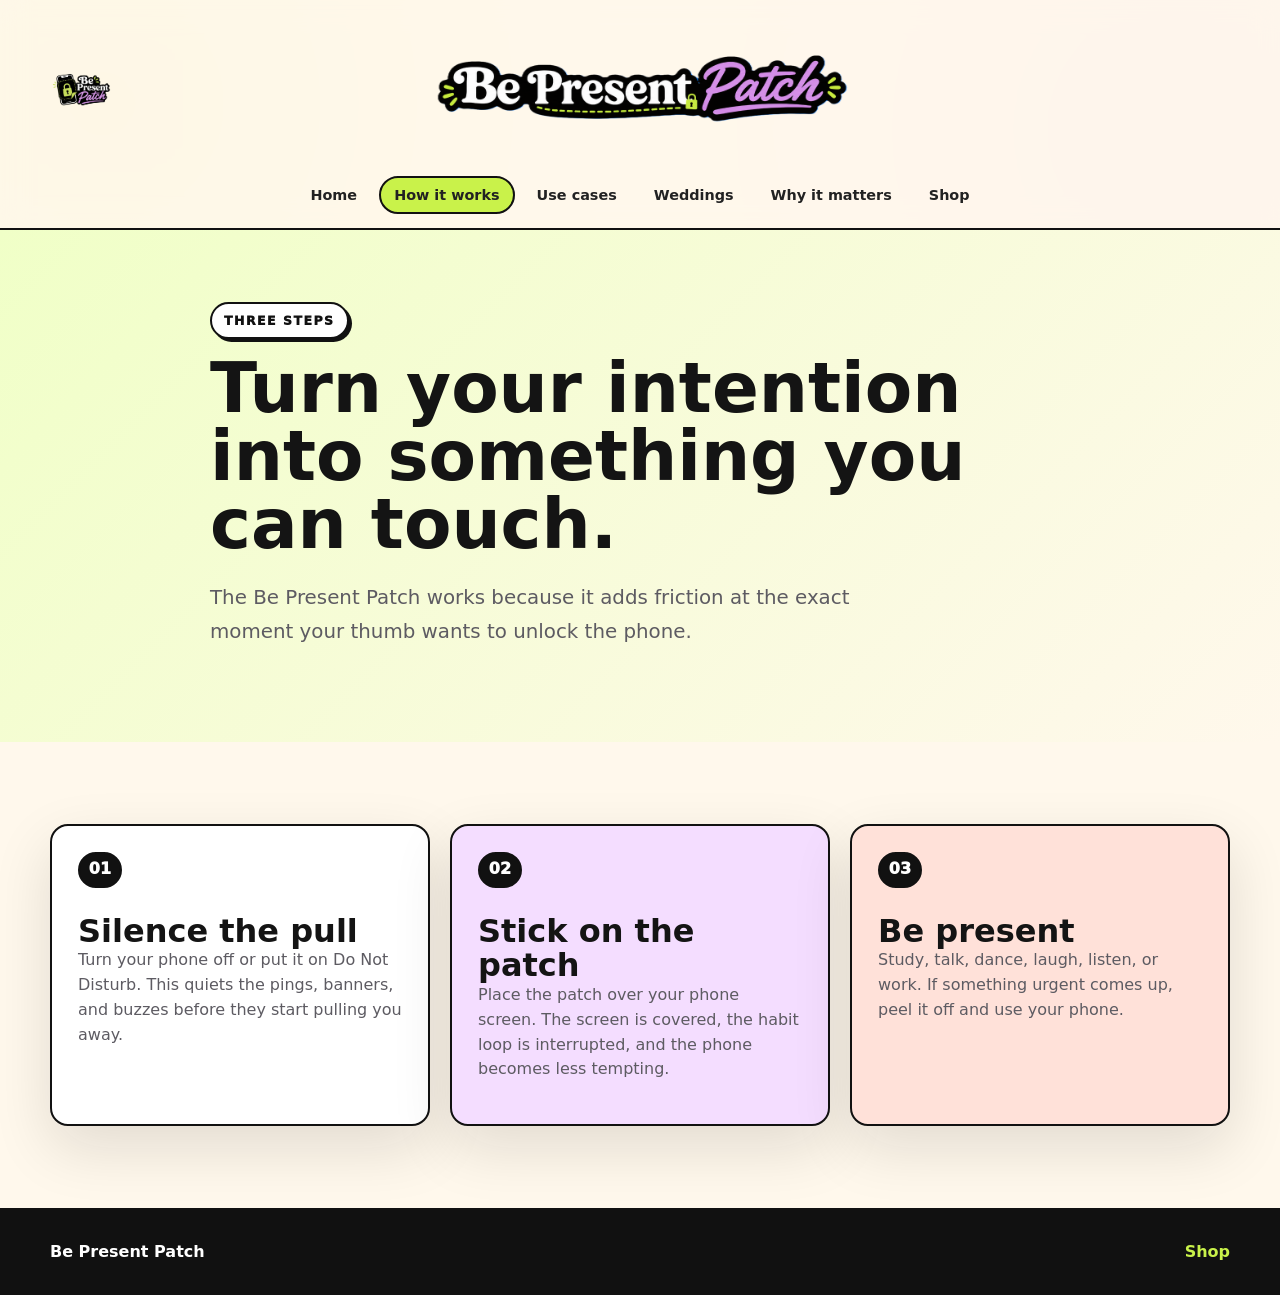
==== how-it-works.html @ 1d66b1e6 "website" ====
<!doctype html>
<html lang="en">
<head>
  <meta charset="utf-8">
  <meta name="viewport" content="width=device-width, initial-scale=1">
  <meta name="description" content="How the Be Present Patch works in three simple steps.">
  <meta name="theme-color" content="#fff8ec">
  <title>How It Works | Be Present Patch</title>
  <link rel="icon" type="image/png" href="assets/logo.png">
  <link rel="apple-touch-icon" href="assets/logo.png">
  <link rel="stylesheet" href="styles.css">
</head>
<body>
  <header class="site-header">
    <div class="container nav">
      <div class="brand-row">
        <a class="brand-small" href="index.html" aria-label="Be Present Patch home"><img src="assets/logo.png" alt="Be Present Patch logo"></a>
        <a class="brand-banner" href="index.html" aria-label="Be Present Patch home"><img src="assets/banner-logo.png" alt="Be Present Patch logo banner"></a>
        <span class="brand-spacer" aria-hidden="true"></span>
      </div>
      <nav class="nav-links" aria-label="Primary navigation">
        <a href="index.html">Home</a>
        <a aria-current="page" href="how-it-works.html">How it works</a>
        <a href="use-cases.html">Use cases</a>
        <a href="weddings.html">Weddings</a>
        <a href="why-it-matters.html">Why it matters</a>
        <a href="shop.html">Shop</a>
      </nav>
    </div>
  </header>

  <main>
    <section class="page-hero lime-wash">
      <div class="container narrow">
        <p class="eyebrow">Three steps</p>
        <h1>Turn your intention into something you can touch.</h1>
        <p class="lead">The Be Present Patch works because it adds friction at the exact moment your thumb wants to unlock the phone.</p>
      </div>
    </section>

    <section class="section">
      <div class="container steps-page">
        <article class="step-card">
          <span class="step-number">01</span>
          <h2>Silence the pull</h2>
          <p>Turn your phone off or put it on Do Not Disturb. This quiets the pings, banners, and buzzes before they start pulling you away.</p>
        </article>
        <article class="step-card purple-card">
          <span class="step-number">02</span>
          <h2>Stick on the patch</h2>
          <p>Place the patch over your phone screen. The screen is covered, the habit loop is interrupted, and the phone becomes less tempting.</p>
        </article>
        <article class="step-card coral-card">
          <span class="step-number">03</span>
          <h2>Be present</h2>
          <p>Study, talk, dance, laugh, listen, or work. If something urgent comes up, peel it off and use your phone.</p>
        </article>
      </div>
    </section>
  </main>

  <footer class="site-footer"><div class="container footer-inner"><span>Be Present Patch</span><a href="shop.html">Shop</a></div></footer>
</body>
</html>
---- styles.css ----
:root {
  color-scheme: light;
  --cream: #fff8ec;
  --paper: #ffffff;
  --ink: #141414;
  --muted: #5d5b62;
  --line: #e9dfcf;
  --lime: #c9f24a;
  --lime-soft: #f0ffc7;
  --purple: #c87bff;
  --purple-soft: #f4ddff;
  --coral: #ff7f67;
  --coral-soft: #ffe1d9;
  --blue: #3aaed8;
  --blue-soft: #dff6ff;
  --shadow: 0 22px 60px rgba(20, 20, 20, 0.12);
}

* {
  box-sizing: border-box;
}

html {
  scroll-behavior: smooth;
}

body {
  min-height: 100vh;
  margin: 0;
  background:
    radial-gradient(circle at 8% 8%, rgba(201, 242, 74, 0.32), transparent 30%),
    radial-gradient(circle at 92% 10%, rgba(200, 123, 255, 0.24), transparent 28%),
    var(--cream);
  color: var(--ink);
  font-family: Inter, ui-sans-serif, system-ui, -apple-system, BlinkMacSystemFont, "Segoe UI", sans-serif;
  line-height: 1.55;
}

h1,
h2,
h3,
.button,
.nav-links a,
.punch strong,
.step-number,
.eyebrow,
.kicker {
  font-family: "Arial Rounded MT Bold", "Cooper Black", "Trebuchet MS", Inter, ui-sans-serif, system-ui, sans-serif;
}

img {
  max-width: 100%;
  display: block;
}

a {
  color: inherit;
  text-decoration: none;
}

h1,
h2,
h3,
p {
  margin-top: 0;
}

p {
  color: var(--muted);
}

.container {
  width: min(1180px, calc(100% - 40px));
  margin: 0 auto;
}

.narrow {
  max-width: 860px;
}

.site-header {
  position: sticky;
  top: 0;
  z-index: 20;
  border-bottom: 2px solid #111;
  background: rgba(255, 248, 236, 0.9);
  backdrop-filter: blur(14px);
}

.nav {
  min-height: 184px;
  display: flex;
  flex-direction: column;
  align-items: stretch;
  justify-content: center;
  gap: 12px;
  padding: 16px 0 14px;
}

.brand-row {
  display: grid;
  grid-template-columns: 132px minmax(0, 1fr) 132px;
  align-items: center;
  gap: 14px;
}

.brand-small {
  display: inline-flex;
  align-items: center;
  justify-content: flex-start;
}

.brand-small img {
  width: auto;
  height: 62px;
  object-fit: contain;
}

.brand-banner {
  display: flex;
  justify-content: center;
  justify-self: center;
  width: min(1120px, 100%);
}

.brand-banner img {
  width: auto;
  height: auto;
  max-height: 148px;
  max-width: min(1120px, 100%);
  object-fit: contain;
}

.nav-links {
  display: flex;
  align-items: center;
  justify-content: center;
  gap: 7px;
  overflow-x: auto;
}

.nav-links a {
  min-height: 38px;
  display: inline-grid;
  place-items: center;
  border: 2px solid transparent;
  border-radius: 999px;
  padding: 0 13px;
  color: #222;
  font-size: 0.9rem;
  font-weight: 850;
  white-space: nowrap;
}

.nav-links a:hover,
.nav-links a[aria-current="page"] {
  border-color: #111;
  background: var(--lime);
}

.button {
  min-height: 46px;
  display: inline-flex;
  align-items: center;
  justify-content: center;
  border: 2px solid #111;
  border-radius: 999px;
  padding: 0 18px;
  color: #111;
  font-weight: 900;
  box-shadow: 4px 4px 0 #111;
  transition: transform 150ms ease, box-shadow 150ms ease;
}

.button:hover {
  transform: translate(2px, 2px);
  box-shadow: 2px 2px 0 #111;
}

.button.primary {
  background: var(--lime);
}

.button.secondary {
  background: var(--purple-soft);
}

.button.large {
  min-height: 54px;
  padding: 0 24px;
}

.actions {
  display: flex;
  flex-wrap: wrap;
  gap: 14px;
  margin-top: 28px;
}

.hero,
.page-hero {
  padding: 72px 0;
}

.hero-grid {
  display: grid;
  grid-template-columns: 0.95fr 1.05fr;
  gap: 54px;
  align-items: center;
}

.eyebrow,
.kicker {
  width: fit-content;
  margin-bottom: 16px;
  border: 2px solid #111;
  border-radius: 999px;
  padding: 7px 12px;
  background: var(--paper);
  color: #111;
  font-size: 0.78rem;
  font-weight: 950;
  letter-spacing: 0.12em;
  text-transform: uppercase;
  box-shadow: 3px 3px 0 #111;
}

h1 {
  max-width: 880px;
  margin-bottom: 22px;
  font-size: clamp(2.35rem, 5.4vw, 4.95rem);
  line-height: 0.98;
  letter-spacing: 0;
}

h2 {
  margin-bottom: 0;
  font-size: clamp(1.65rem, 3.1vw, 3rem);
  line-height: 1.08;
  letter-spacing: 0;
}

.lead {
  max-width: 720px;
  font-size: clamp(1.08rem, 1.7vw, 1.24rem);
  line-height: 1.75;
}

.hero-photo,
.wedding-images img,
.copy-card,
.punch,
.step-card,
.use-grid article,
.stat-grid a,
.research-grid article,
.faq-list article,
.shop-patch,
.mini-stack article {
  border: 2px solid #111;
  border-radius: 18px;
  background: var(--paper);
  box-shadow: var(--shadow);
}

.hero-photo {
  margin: 0;
  overflow: hidden;
}

.hero-photo img {
  width: 100%;
  height: min(72vh, 720px);
  min-height: 520px;
  object-fit: cover;
}

.tilt-card {
  transform: rotate(1.3deg);
}

.punch-row,
.steps-page,
.use-grid,
.stat-grid,
.research-grid {
  display: grid;
  gap: 20px;
}

.punch-row {
  grid-template-columns: repeat(3, 1fr);
  padding-bottom: 78px;
}

.punch,
.step-card,
.use-grid article,
.stat-grid a,
.research-grid article,
.faq-list article,
.copy-card,
.mini-stack article {
  padding: 26px;
}

.punch span,
.step-number {
  display: inline-grid;
  place-items: center;
  min-width: 44px;
  height: 36px;
  border: 2px solid #111;
  border-radius: 999px;
  background: #111;
  color: #fff;
  font-weight: 950;
}

.punch strong {
  display: block;
  margin-top: 26px;
  font-size: 1.6rem;
  line-height: 1.05;
}

.lime {
  background: var(--lime-soft);
}

.purple {
  background: var(--purple-soft);
}

.coral {
  background: var(--coral-soft);
}

.blue {
  background: var(--blue-soft);
}

.section {
  padding: 82px 0;
}

.section.tinted {
  border-top: 2px solid #111;
  border-bottom: 2px solid #111;
  background: linear-gradient(135deg, var(--purple-soft), var(--lime-soft));
}

.split,
.wedding-layout,
.shop-hero {
  display: grid;
  grid-template-columns: 1fr 1fr;
  gap: 52px;
  align-items: center;
}

.mini-stack {
  display: grid;
  gap: 14px;
}

.mini-stack strong {
  display: block;
  font-size: 1.25rem;
}

.mini-stack span {
  color: var(--muted);
}

.lime-wash {
  background: linear-gradient(135deg, var(--lime-soft), var(--cream));
}

.purple-wash {
  background: linear-gradient(135deg, var(--purple-soft), var(--cream));
}

.coral-wash {
  background: linear-gradient(135deg, var(--coral-soft), var(--cream));
}

.steps-page {
  grid-template-columns: repeat(3, 1fr);
}

.step-card h2 {
  margin-top: 26px;
  font-size: clamp(1.65rem, 2.5vw, 2.35rem);
}

.purple-card {
  background: var(--purple-soft);
}

.coral-card {
  background: var(--coral-soft);
}

.use-grid {
  grid-template-columns: repeat(3, 1fr);
}

.icon {
  width: 48px;
  height: 48px;
  display: grid;
  place-items: center;
  border: 2px solid #111;
  border-radius: 12px;
  color: #111;
  font-weight: 950;
}

.use-grid h2 {
  margin-top: 18px;
  font-size: 1.55rem;
}

.wedding-images {
  display: grid;
  grid-template-columns: 0.72fr 1fr;
  gap: 18px;
  align-items: center;
}

.wedding-images img {
  overflow: hidden;
}

.check-list {
  display: grid;
  gap: 12px;
  margin: 24px 0 28px;
  padding: 0;
  list-style: none;
}

.check-list li {
  position: relative;
  padding-left: 30px;
  color: var(--muted);
}

.check-list li::before {
  content: "";
  position: absolute;
  left: 0;
  top: 0.58em;
  width: 13px;
  height: 13px;
  border: 2px solid #111;
  border-radius: 50%;
  background: var(--lime);
}

.stat-grid {
  grid-template-columns: repeat(3, 1fr);
}

.stat-grid a {
  background: var(--paper);
  transition: transform 150ms ease;
}

.stat-grid a:hover {
  transform: translateY(-4px);
}

.stat-grid strong {
  display: block;
  color: #111;
  font-size: clamp(3rem, 7vw, 5rem);
  line-height: 0.9;
}

.stat-grid span {
  display: block;
  margin-top: 18px;
  color: var(--muted);
}

.research-grid {
  grid-template-columns: repeat(2, 1fr);
}

.research-grid article a {
  display: inline-block;
  margin-top: 18px;
  color: #111;
  font-weight: 950;
  text-decoration: underline;
  text-decoration-thickness: 3px;
  text-decoration-color: var(--purple);
  text-underline-offset: 5px;
}

.shop-hero {
  align-items: center;
}

.shop-patch {
  width: min(360px, 100%);
  margin: 0 auto;
  background: #111;
}

.faq-list {
  display: grid;
  gap: 18px;
}

.site-footer {
  border-top: 2px solid #111;
  background: #111;
  color: #fff;
  padding: 30px 0;
}

.footer-inner {
  display: flex;
  align-items: center;
  justify-content: space-between;
  gap: 18px;
  font-weight: 850;
}

.footer-inner a {
  color: var(--lime);
}

@media (max-width: 980px) {
  .nav {
    min-height: 166px;
    align-items: stretch;
    padding: 12px 0;
  }

  .brand-row {
    grid-template-columns: 92px minmax(0, 1fr) 92px;
    gap: 10px;
  }

  .brand-small img {
    height: 54px;
  }

  .brand-banner img {
    max-height: 112px;
  }

  .hero-grid,
  .split,
  .wedding-layout,
  .shop-hero {
    grid-template-columns: 1fr;
  }

  .punch-row,
  .steps-page,
  .use-grid,
  .stat-grid,
  .research-grid {
    grid-template-columns: repeat(2, 1fr);
  }

  .hero-photo img {
    height: auto;
    min-height: 0;
  }
}

@media (max-width: 680px) {
  .container {
    width: min(100% - 28px, 1180px);
  }

  .brand-banner img {
    max-height: 92px;
  }

  .brand-row {
    grid-template-columns: 1fr;
  }

  .brand-small {
    justify-content: center;
  }

  .brand-spacer {
    display: none;
  }

  .punch-row,
  .steps-page,
  .use-grid,
  .stat-grid,
  .research-grid,
  .wedding-images {
    grid-template-columns: 1fr;
  }

  .actions,
  .footer-inner {
    align-items: stretch;
    flex-direction: column;
  }

  .button {
    width: 100%;
  }

  h1 {
    font-size: clamp(2.25rem, 11vw, 3.9rem);
  }
}
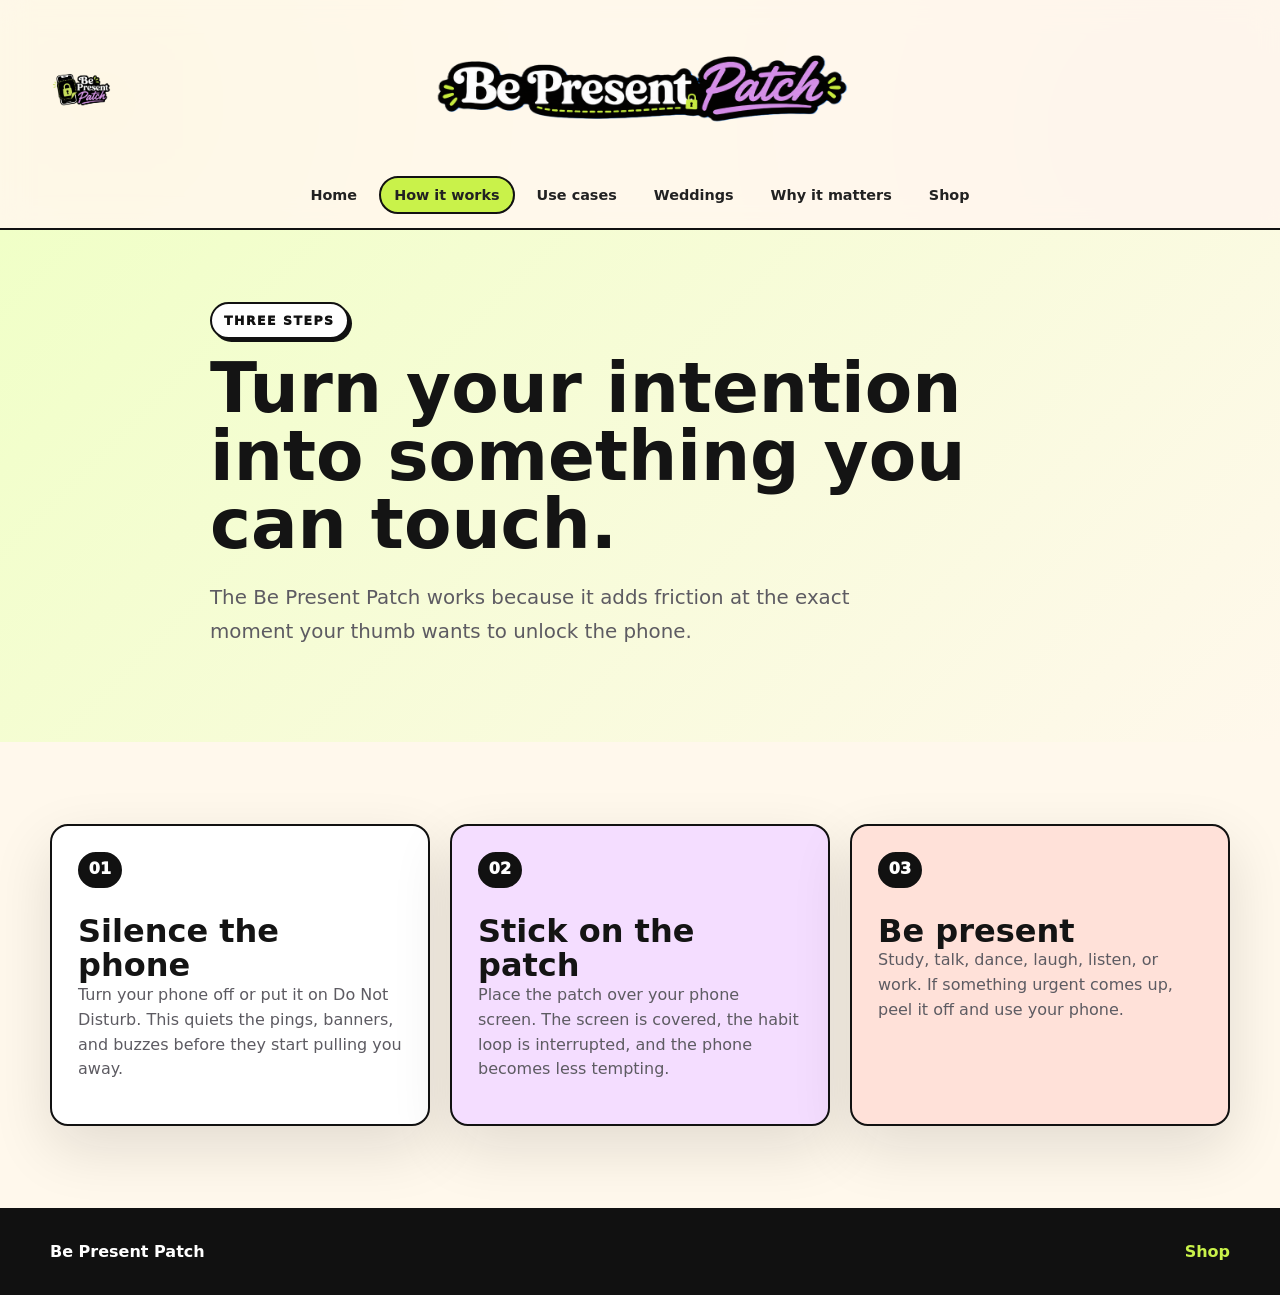
==== commit 2f459aee: "updated wording" ====
--- a/how-it-works.html
+++ b/how-it-works.html
@@ -42,7 +42,7 @@
       <div class="container steps-page">
         <article class="step-card">
           <span class="step-number">01</span>
-          <h2>Silence the pull</h2>
+          <h2>Silence the phone</h2>
           <p>Turn your phone off or put it on Do Not Disturb. This quiets the pings, banners, and buzzes before they start pulling you away.</p>
         </article>
         <article class="step-card purple-card">
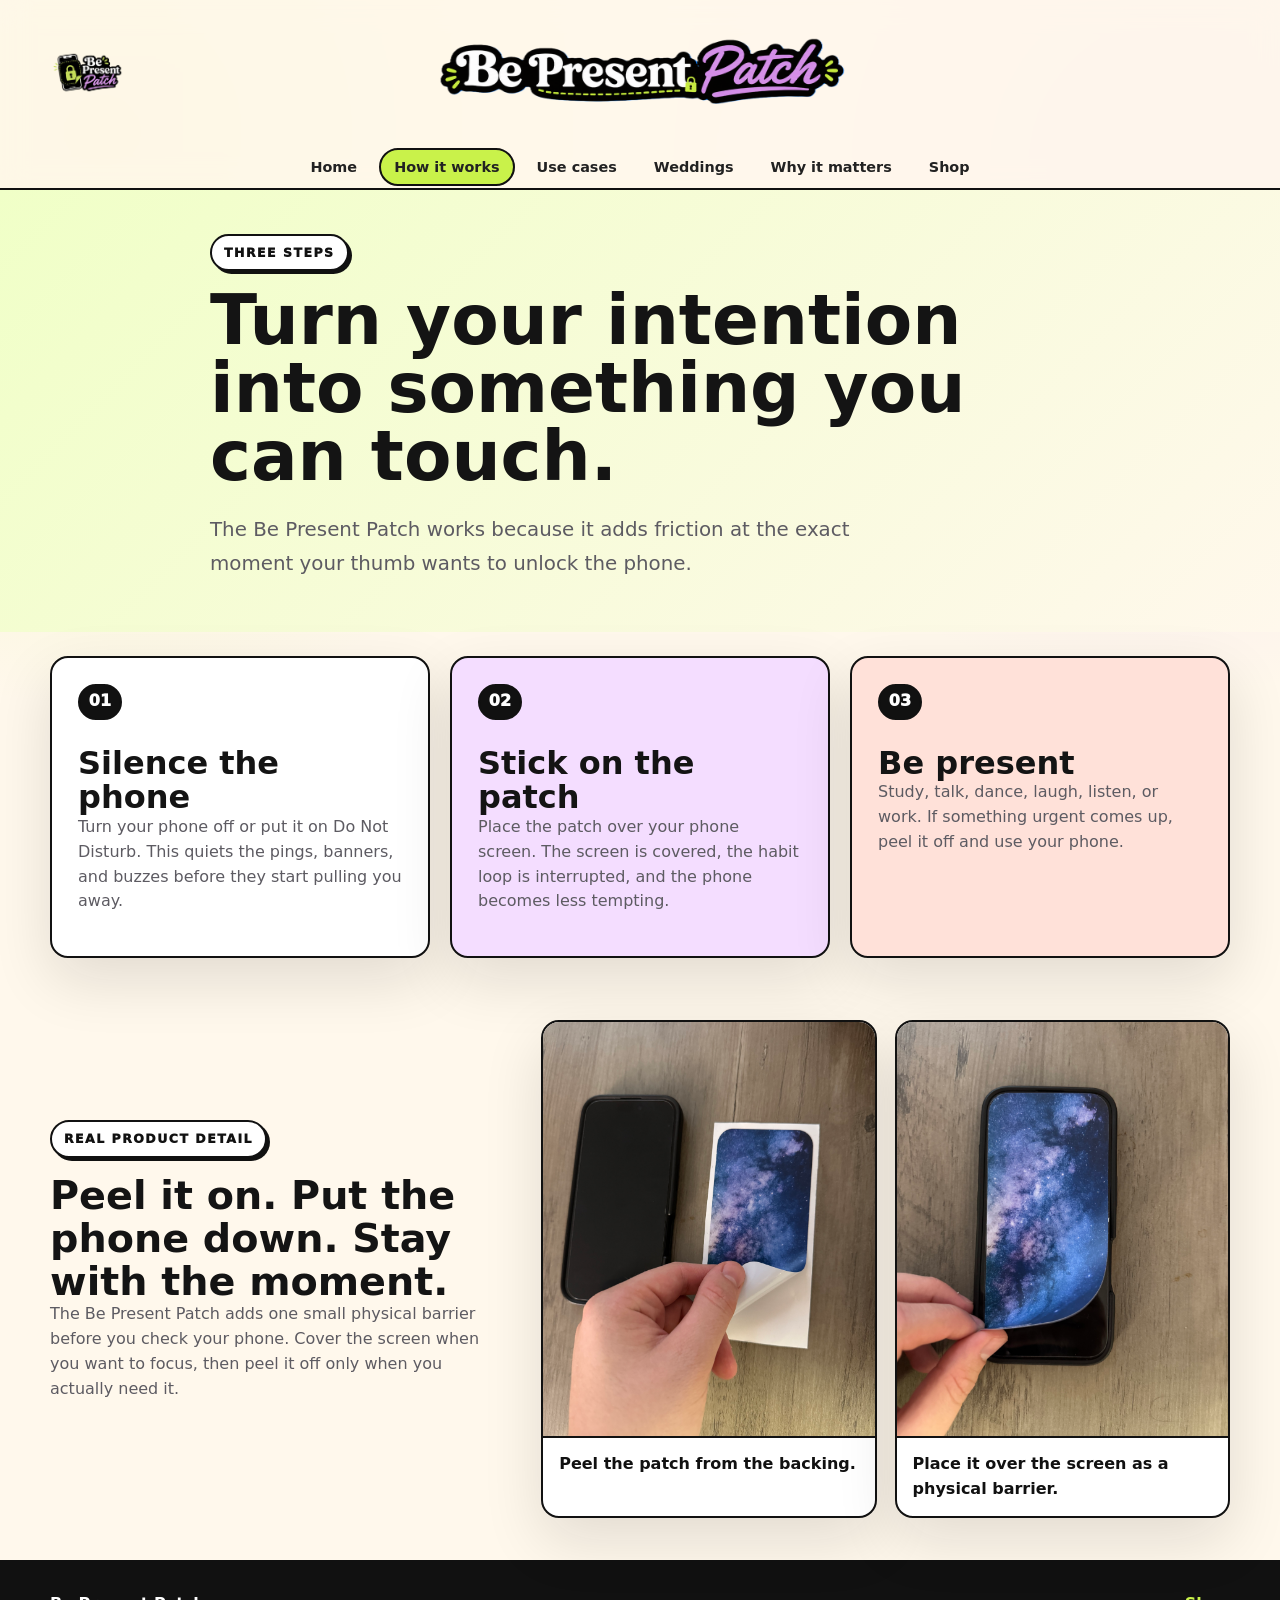
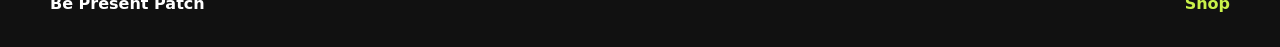
==== commit a4c8985e: "Add how it works product photos" ====
--- a/how-it-works.html
+++ b/how-it-works.html
@@ -6,8 +6,8 @@
   <meta name="description" content="How the Be Present Patch works in three simple steps.">
   <meta name="theme-color" content="#fff8ec">
   <title>How It Works | Be Present Patch</title>
-  <link rel="icon" type="image/png" href="assets/logo.png">
-  <link rel="apple-touch-icon" href="assets/logo.png">
+  <link rel="icon" type="image/png" href="assets/favicon.png">
+  <link rel="apple-touch-icon" href="assets/favicon.png">
   <link rel="stylesheet" href="styles.css">
 </head>
 <body>
@@ -18,6 +18,9 @@
         <a class="brand-banner" href="index.html" aria-label="Be Present Patch home"><img src="assets/banner-logo.png" alt="Be Present Patch logo banner"></a>
         <span class="brand-spacer" aria-hidden="true"></span>
       </div>
+      <button class="menu-toggle" type="button" aria-label="Open menu" aria-expanded="false" data-menu-toggle>
+        <span></span><span></span><span></span>
+      </button>
       <nav class="nav-links" aria-label="Primary navigation">
         <a href="index.html">Home</a>
         <a aria-current="page" href="how-it-works.html">How it works</a>
@@ -57,8 +60,28 @@
         </article>
       </div>
     </section>
+    <section class="section how-photo-section">
+      <div class="container how-photo-layout">
+        <div>
+          <p class="kicker">Real product detail</p>
+          <h2>Peel it on. Put the phone down. Stay with the moment.</h2>
+          <p>The Be Present Patch adds one small physical barrier before you check your phone. Cover the screen when you want to focus, then peel it off only when you actually need it.</p>
+        </div>
+        <div class="how-photo-grid">
+          <figure class="how-photo-card">
+            <img src="assets/how-peel-backing.jpg" alt="A hand peeling the Be Present Patch from its backing next to a phone">
+            <figcaption>Peel the patch from the backing.</figcaption>
+          </figure>
+          <figure class="how-photo-card">
+            <img src="assets/how-place-screen.jpg" alt="A hand placing the Be Present Patch over a phone screen">
+            <figcaption>Place it over the screen as a physical barrier.</figcaption>
+          </figure>
+        </div>
+      </div>
+    </section>
   </main>
 
   <footer class="site-footer"><div class="container footer-inner"><span>Be Present Patch</span><a href="shop.html">Shop</a></div></footer>
+  <script src="script.js"></script>
 </body>
 </html>
--- a/styles.css
+++ b/styles.css
@@ -88,20 +88,21 @@
 }
 
 .nav {
-  min-height: 184px;
+  min-height: 0;
   display: flex;
   flex-direction: column;
   align-items: stretch;
   justify-content: center;
-  gap: 12px;
-  padding: 16px 0 14px;
+  gap: 2px;
+  padding: 0 0 2px;
 }
 
 .brand-row {
   display: grid;
-  grid-template-columns: 132px minmax(0, 1fr) 132px;
-  align-items: center;
-  gap: 14px;
+  grid-template-columns: 170px minmax(0, 1fr) 170px;
+  align-items: center;
+  gap: 10px;
+  min-height: 94px;
 }
 
 .brand-small {
@@ -112,7 +113,7 @@
 
 .brand-small img {
   width: auto;
-  height: 62px;
+  height: 74px;
   object-fit: contain;
 }
 
@@ -126,7 +127,7 @@
 .brand-banner img {
   width: auto;
   height: auto;
-  max-height: 148px;
+  max-height: 146px;
   max-width: min(1120px, 100%);
   object-fit: contain;
 }
@@ -137,6 +138,10 @@
   justify-content: center;
   gap: 7px;
   overflow-x: auto;
+}
+
+.menu-toggle {
+  display: none;
 }
 
 .nav-links a {
@@ -199,7 +204,7 @@
 
 .hero,
 .page-hero {
-  padding: 72px 0;
+  padding: 44px 0 30px;
 }
 
 .hero-grid {
@@ -290,7 +295,7 @@
 
 .punch-row {
   grid-template-columns: repeat(3, 1fr);
-  padding-bottom: 78px;
+  padding-bottom: 30px;
 }
 
 .punch,
@@ -341,7 +346,11 @@
 }
 
 .section {
-  padding: 82px 0;
+  padding: 42px 0;
+}
+
+.page-hero + .section {
+  padding-top: 24px;
 }
 
 .section.tinted {
@@ -418,8 +427,15 @@
 }
 
 .use-grid h2 {
-  margin-top: 18px;
   font-size: 1.55rem;
+}
+
+.clean-use-grid article {
+  padding-top: 30px;
+}
+
+.clean-use-grid h2 {
+  margin-top: 0;
 }
 
 .wedding-images {
@@ -507,7 +523,10 @@
 .shop-patch {
   width: min(360px, 100%);
   margin: 0 auto;
-  background: #111;
+  border: 0;
+  border-radius: 0;
+  background: transparent;
+  box-shadow: none;
 }
 
 .faq-list {
@@ -515,6 +534,46 @@
   gap: 18px;
 }
 
+
+.how-photo-section {
+  padding-top: 20px;
+}
+
+.how-photo-layout {
+  display: grid;
+  grid-template-columns: 0.8fr 1.2fr;
+  gap: 32px;
+  align-items: center;
+}
+
+.how-photo-grid {
+  display: grid;
+  grid-template-columns: repeat(2, 1fr);
+  gap: 18px;
+}
+
+.how-photo-card {
+  overflow: hidden;
+  margin: 0;
+  border: 2px solid #111;
+  border-radius: 18px;
+  background: var(--paper);
+  box-shadow: var(--shadow);
+}
+
+.how-photo-card img {
+  width: 100%;
+  aspect-ratio: 4 / 5;
+  object-fit: cover;
+  object-position: center;
+}
+
+.how-photo-card figcaption {
+  border-top: 2px solid #111;
+  padding: 14px 16px;
+  color: #111;
+  font-weight: 900;
+}
 .site-footer {
   border-top: 2px solid #111;
   background: #111;
@@ -536,22 +595,23 @@
 
 @media (max-width: 980px) {
   .nav {
-    min-height: 166px;
+    min-height: 0;
     align-items: stretch;
-    padding: 12px 0;
+    padding: 0 0 2px;
   }
 
   .brand-row {
-    grid-template-columns: 92px minmax(0, 1fr) 92px;
-    gap: 10px;
+    grid-template-columns: 118px minmax(0, 1fr) 118px;
+    gap: 8px;
+    min-height: 82px;
   }
 
   .brand-small img {
-    height: 54px;
+    height: 58px;
   }
 
   .brand-banner img {
-    max-height: 112px;
+    max-height: 118px;
   }
 
   .hero-grid,
@@ -580,20 +640,87 @@
     width: min(100% - 28px, 1180px);
   }
 
-  .brand-banner img {
-    max-height: 92px;
+  .site-header {
+    position: static;
+  }
+
+  .nav {
+    position: relative;
+    min-height: auto;
+    gap: 2px;
+    padding: 0 56px 2px 0;
   }
 
   .brand-row {
-    grid-template-columns: 1fr;
-  }
-
-  .brand-small {
-    justify-content: center;
-  }
-
+    display: block;
+    min-height: 0;
+  }
+
+  .brand-small,
   .brand-spacer {
     display: none;
+  }
+
+  .brand-banner img {
+    width: min(100%, 620px);
+    max-height: 110px;
+    margin: 0 auto;
+  }
+
+  .menu-toggle {
+    position: absolute;
+    top: 6px;
+    right: 0;
+    width: 44px;
+    height: 44px;
+    display: grid;
+    place-items: center;
+    border: 2px solid #111;
+    border-radius: 12px;
+    background: var(--lime);
+    box-shadow: 3px 3px 0 #111;
+    cursor: pointer;
+  }
+
+  .menu-toggle span {
+    width: 22px;
+    height: 3px;
+    display: block;
+    border-radius: 999px;
+    background: #111;
+    transition: transform 150ms ease, opacity 150ms ease;
+  }
+
+  .menu-toggle.open span:nth-child(1) {
+    transform: translateY(8px) rotate(45deg);
+  }
+
+  .menu-toggle.open span:nth-child(2) {
+    opacity: 0;
+  }
+
+  .menu-toggle.open span:nth-child(3) {
+    transform: translateY(-8px) rotate(-45deg);
+  }
+
+  .nav-links {
+    display: none;
+    width: 100%;
+    overflow: visible;
+    flex-direction: column;
+    align-items: stretch;
+    gap: 8px;
+    padding-top: 8px;
+  }
+
+  .nav-links.open {
+    display: flex;
+  }
+
+  .nav-links a {
+    width: 100%;
+    min-height: 44px;
+    background: var(--paper);
   }
 
   .punch-row,
@@ -618,4 +745,34 @@
   h1 {
     font-size: clamp(2.25rem, 11vw, 3.9rem);
   }
-}
+
+  .hero,
+  .page-hero,
+  .section {
+    padding: 32px 0;
+  }
+
+  .page-hero {
+    padding-bottom: 18px;
+  }
+
+  .page-hero + .section {
+    padding-top: 16px;
+  }
+
+  .punch-row {
+    padding-bottom: 24px;
+  }
+}
+
+@media (max-width: 980px) {
+  .how-photo-layout {
+    grid-template-columns: 1fr;
+  }
+}
+
+@media (max-width: 680px) {
+  .how-photo-grid {
+    grid-template-columns: 1fr;
+  }
+}
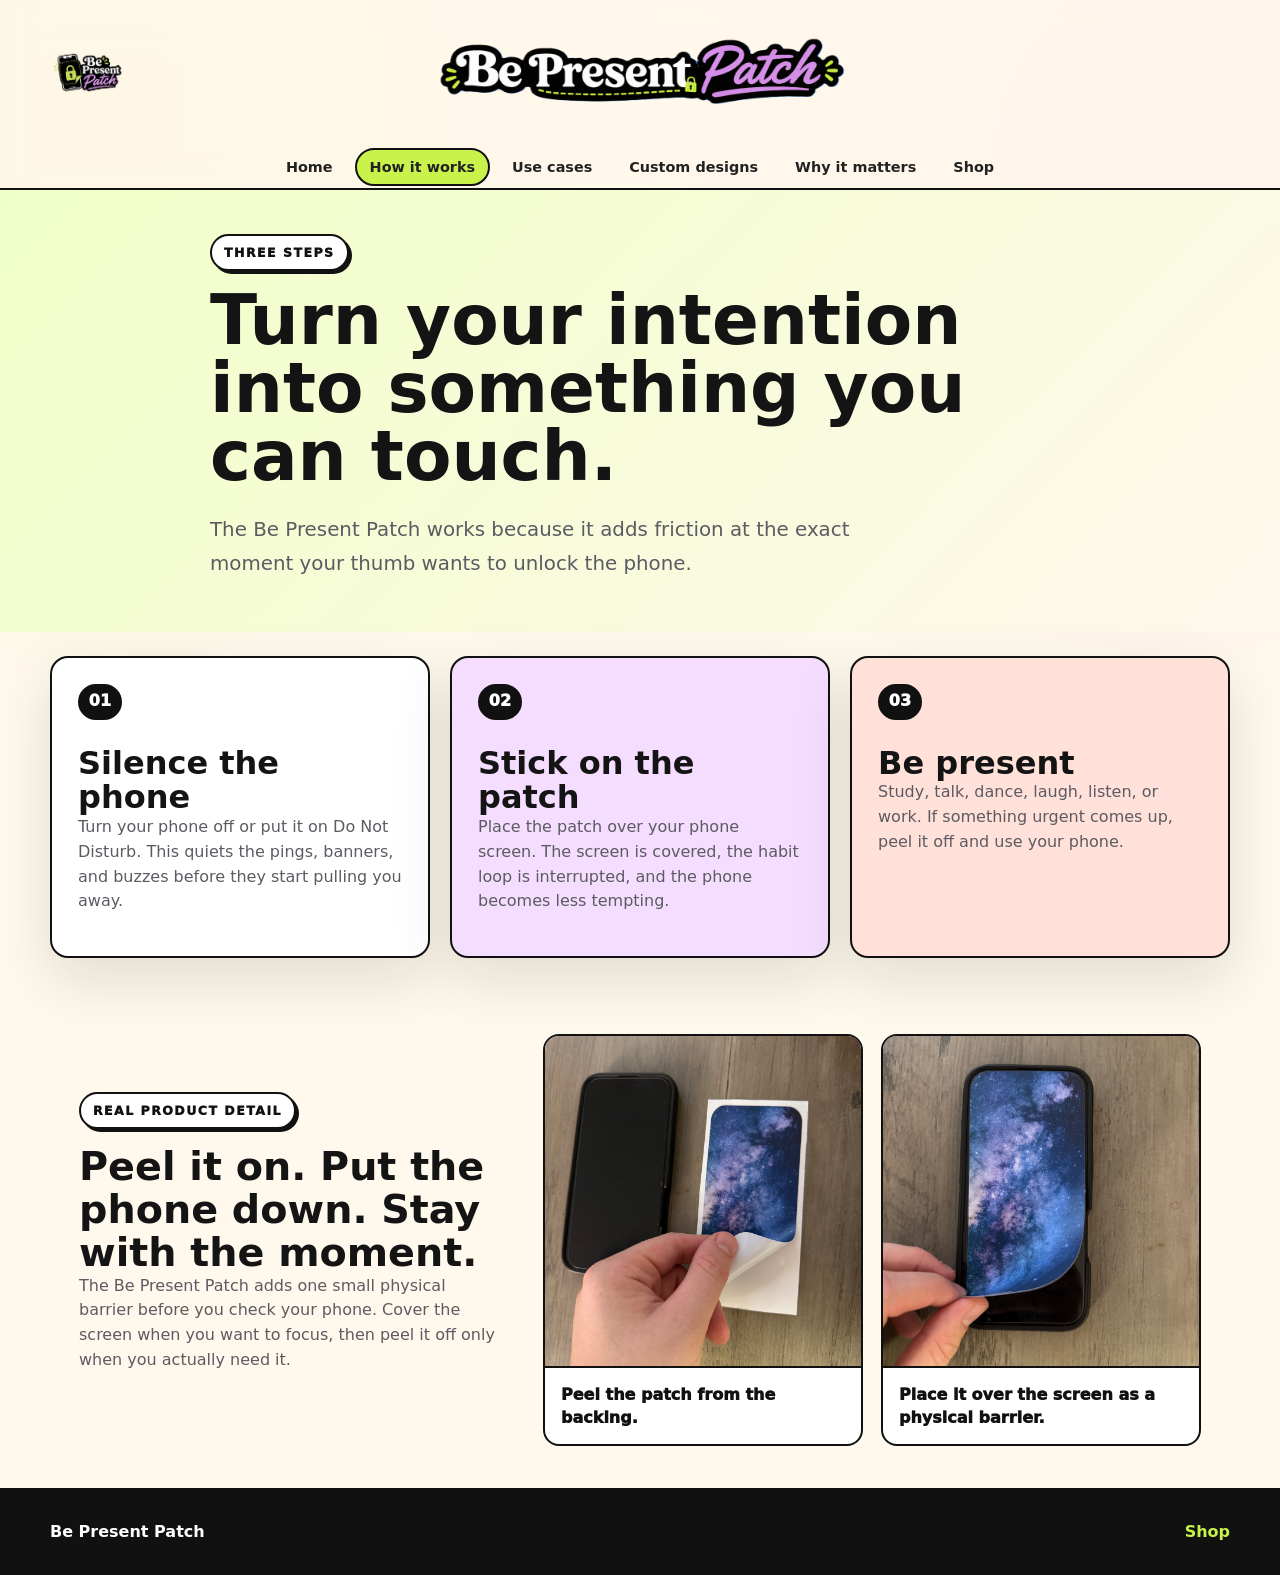
==== commit fcab7b43: "Update Be Present Patch site visuals" ====
--- a/how-it-works.html
+++ b/how-it-works.html
@@ -25,7 +25,7 @@
         <a href="index.html">Home</a>
         <a aria-current="page" href="how-it-works.html">How it works</a>
         <a href="use-cases.html">Use cases</a>
-        <a href="weddings.html">Weddings</a>
+        <a href="weddings.html">Custom designs</a>
         <a href="why-it-matters.html">Why it matters</a>
         <a href="shop.html">Shop</a>
       </nav>
--- a/styles.css
+++ b/styles.css
@@ -283,6 +283,71 @@
 .tilt-card {
   transform: rotate(1.3deg);
 }
+.hero-carousel {
+  position: relative;
+  height: min(68vh, 680px);
+  min-height: 520px;
+  background: #dedede;
+  transform: none;
+}
+
+.hero-carousel img {
+  position: absolute;
+  inset: 0;
+  width: 100%;
+  height: 100%;
+  min-height: 0;
+  padding: 10px;
+  object-fit: contain;
+  object-position: center;
+  opacity: 0;
+  transition: opacity 600ms ease;
+}
+
+.hero-carousel img.active {
+  opacity: 1;
+}
+
+.product-lineup {
+  align-items: stretch;
+}
+
+.product-lineup .design-card img {
+  height: 330px;
+  aspect-ratio: auto;
+  padding: 0;
+  background: #f7f7f7;
+  object-fit: cover;
+}
+
+.product-lineup .design-card figcaption {
+  min-height: 88px;
+}
+
+.small-note {
+  margin: 16px 0 0;
+  font-size: 0.95rem;
+}
+
+.custom-contact-section {
+  padding-top: 18px;
+}
+
+.contact-panel {
+  display: grid;
+  grid-template-columns: 1fr auto;
+  gap: 28px;
+  align-items: center;
+  border: 2px solid #111;
+  border-radius: 18px;
+  padding: 28px;
+  background: var(--lime-soft);
+  box-shadow: var(--shadow);
+}
+
+.contact-panel h2 {
+  margin-bottom: 10px;
+}
 
 .punch-row,
 .steps-page,
@@ -348,6 +413,50 @@
 .section {
   padding: 42px 0;
 }
+.designs-section {
+  padding-top: 28px;
+}
+
+.design-heading {
+  max-width: 760px;
+  margin-bottom: 22px;
+}
+
+.design-heading p:not(.kicker) {
+  max-width: 680px;
+}
+
+.design-grid {
+  display: grid;
+  grid-template-columns: repeat(4, minmax(0, 1fr));
+  gap: 16px;
+}
+
+.design-card {
+  overflow: hidden;
+  margin: 0;
+  border: 2px solid #111;
+  border-radius: 16px;
+  background: var(--paper);
+  box-shadow: none;
+}
+
+.design-card img {
+  width: 100%;
+  aspect-ratio: 3 / 4;
+  object-fit: cover;
+  object-position: center;
+}
+
+.design-card figcaption {
+  min-height: 74px;
+  border-top: 2px solid #111;
+  padding: 13px 14px;
+  color: #111;
+  font-size: 0.95rem;
+  font-weight: 900;
+  line-height: 1.35;
+}
 
 .page-hero + .section {
   padding-top: 24px;
@@ -536,19 +645,25 @@
 
 
 .how-photo-section {
-  padding-top: 20px;
+  padding: 34px 0 42px;
 }
 
 .how-photo-layout {
   display: grid;
-  grid-template-columns: 0.8fr 1.2fr;
-  gap: 32px;
-  align-items: center;
+  grid-template-columns: minmax(300px, 420px) 660px;
+  justify-content: center;
+  gap: 42px;
+  align-items: center;
+}
+
+.how-photo-layout > div:first-child {
+  max-width: 420px;
 }
 
 .how-photo-grid {
   display: grid;
-  grid-template-columns: repeat(2, 1fr);
+  grid-template-columns: repeat(2, 320px);
+  justify-content: end;
   gap: 18px;
 }
 
@@ -556,23 +671,155 @@
   overflow: hidden;
   margin: 0;
   border: 2px solid #111;
+  border-radius: 16px;
+  background: var(--paper);
+  box-shadow: none;
+}
+
+.how-photo-card img {
+  width: 100%;
+  height: 330px;
+  object-fit: cover;
+  object-position: center;
+}
+
+.how-photo-card figcaption {
+  min-height: 78px;
+  border-top: 2px solid #111;
+  padding: 15px 16px;
+  color: #111;
+  font-size: 1rem;
+  font-weight: 950;
+  line-height: 1.45;
+}
+
+.carousel-arrow {
+  position: absolute;
+  top: 50%;
+  z-index: 2;
+  width: 44px;
+  height: 44px;
+  display: flex;
+  align-items: center;
+  justify-content: center;
+  border: 2px solid #111;
+  border-radius: 50%;
+  padding: 0 0 3px;
+  background: rgba(255, 255, 255, 0.88);
+  color: #111;
+  font-size: 2rem;
+  font-weight: 950;
+  line-height: 1;
+  transform: translateY(-50%);
+  box-shadow: 3px 3px 0 #111;
+  cursor: pointer;
+}
+
+.carousel-arrow.prev {
+  left: 14px;
+}
+
+.carousel-arrow.next {
+  right: 14px;
+}
+
+.carousel-dots {
+  position: absolute;
+  left: 50%;
+  bottom: 16px;
+  z-index: 2;
+  display: flex;
+  gap: 8px;
+  transform: translateX(-50%);
+}
+
+.carousel-dot {
+  width: 12px;
+  height: 12px;
+  flex: 0 0 12px;
+  display: block;
+  appearance: none;
+  border: 2px solid #111;
+  border-radius: 999px;
+  padding: 0;
+  background: #fff;
+  cursor: pointer;
+}
+
+.carousel-dot.active {
+  background: var(--lime);
+}
+
+.custom-hero {
+  padding-bottom: 42px;
+}
+
+.custom-hero-grid {
+  display: grid;
+  grid-template-columns: 1fr minmax(280px, 420px);
+  gap: 48px;
+  align-items: center;
+}
+
+.custom-hero-photo {
+  margin: 0;
+  overflow: hidden;
+  border: 2px solid #111;
   border-radius: 18px;
   background: var(--paper);
   box-shadow: var(--shadow);
-}
-
-.how-photo-card img {
+  transform: rotate(1deg);
+}
+
+.custom-hero-photo img {
   width: 100%;
-  aspect-ratio: 4 / 5;
+  height: 520px;
   object-fit: cover;
-  object-position: center;
-}
-
-.how-photo-card figcaption {
-  border-top: 2px solid #111;
-  padding: 14px 16px;
+}
+
+.tag-row {
+  display: flex;
+  flex-wrap: wrap;
+  gap: 10px;
+  margin-top: 24px;
+}
+
+.tag-row span {
+  border: 2px solid #111;
+  border-radius: 999px;
+  padding: 8px 12px;
+  background: var(--paper);
   color: #111;
   font-weight: 900;
+  box-shadow: 2px 2px 0 #111;
+}
+
+.custom-feature-grid {
+  display: grid;
+  grid-template-columns: repeat(3, 1fr);
+  gap: 18px;
+}
+
+.custom-feature-grid .copy-card h2 {
+  margin-bottom: 10px;
+  font-size: clamp(1.35rem, 2vw, 2rem);
+}
+
+.custom-process-section {
+  padding-top: 18px;
+}
+
+.custom-image-pair img {
+  height: 420px;
+  object-fit: cover;
+}
+
+.shop-photo {
+  width: min(430px, 100%);
+  border: 2px solid #111;
+  border-radius: 18px;
+  box-shadow: var(--shadow);
+  object-fit: cover;
 }
 .site-footer {
   border-top: 2px solid #111;
@@ -617,7 +864,8 @@
   .hero-grid,
   .split,
   .wedding-layout,
-  .shop-hero {
+  .shop-hero,
+  .custom-hero-grid {
     grid-template-columns: 1fr;
   }
 
@@ -632,6 +880,37 @@
   .hero-photo img {
     height: auto;
     min-height: 0;
+  }
+
+  .hero-carousel {
+  position: relative;
+  height: min(68vh, 680px);
+  min-height: 520px;
+  background: #dedede;
+  transform: none;
+}
+
+  .hero-carousel img {
+  position: absolute;
+  inset: 0;
+  width: 100%;
+  height: 100%;
+  min-height: 0;
+  padding: 10px;
+  object-fit: contain;
+  object-position: center;
+  opacity: 0;
+  transition: opacity 600ms ease;
+}
+}
+
+@media (max-width: 760px) {
+  .design-grid {
+    grid-template-columns: repeat(2, minmax(0, 1fr));
+  }
+
+  .product-lineup .design-card img {
+    height: 300px;
   }
 }
 
@@ -728,9 +1007,55 @@
   .use-grid,
   .stat-grid,
   .research-grid,
+  .design-grid,
+  .custom-feature-grid,
   .wedding-images {
     grid-template-columns: 1fr;
   }
+
+  .hero-carousel {
+  position: relative;
+  height: min(68vh, 680px);
+  min-height: 520px;
+  background: #dedede;
+  transform: none;
+}
+
+  .product-lineup .design-card img {
+    height: 300px;
+  }
+
+  .contact-panel {
+    grid-template-columns: 1fr;
+    padding: 22px;
+  }
+
+  .custom-hero-photo img,
+  .custom-image-pair img {
+    height: auto;
+  }
+
+  .carousel-arrow {
+  position: absolute;
+  top: 50%;
+  z-index: 2;
+  width: 44px;
+  height: 44px;
+  display: flex;
+  align-items: center;
+  justify-content: center;
+  border: 2px solid #111;
+  border-radius: 50%;
+  padding: 0 0 3px;
+  background: rgba(255, 255, 255, 0.88);
+  color: #111;
+  font-size: 2rem;
+  font-weight: 950;
+  line-height: 1;
+  transform: translateY(-50%);
+  box-shadow: 3px 3px 0 #111;
+  cursor: pointer;
+}
 
   .actions,
   .footer-inner {
@@ -765,7 +1090,7 @@
   }
 }
 
-@media (max-width: 980px) {
+@media (max-width: 760px) {
   .how-photo-layout {
     grid-template-columns: 1fr;
   }
@@ -775,4 +1100,9 @@
   .how-photo-grid {
     grid-template-columns: 1fr;
   }
-}
+
+  .how-photo-card img {
+    height: auto;
+    aspect-ratio: 4 / 5;
+  }
+}
